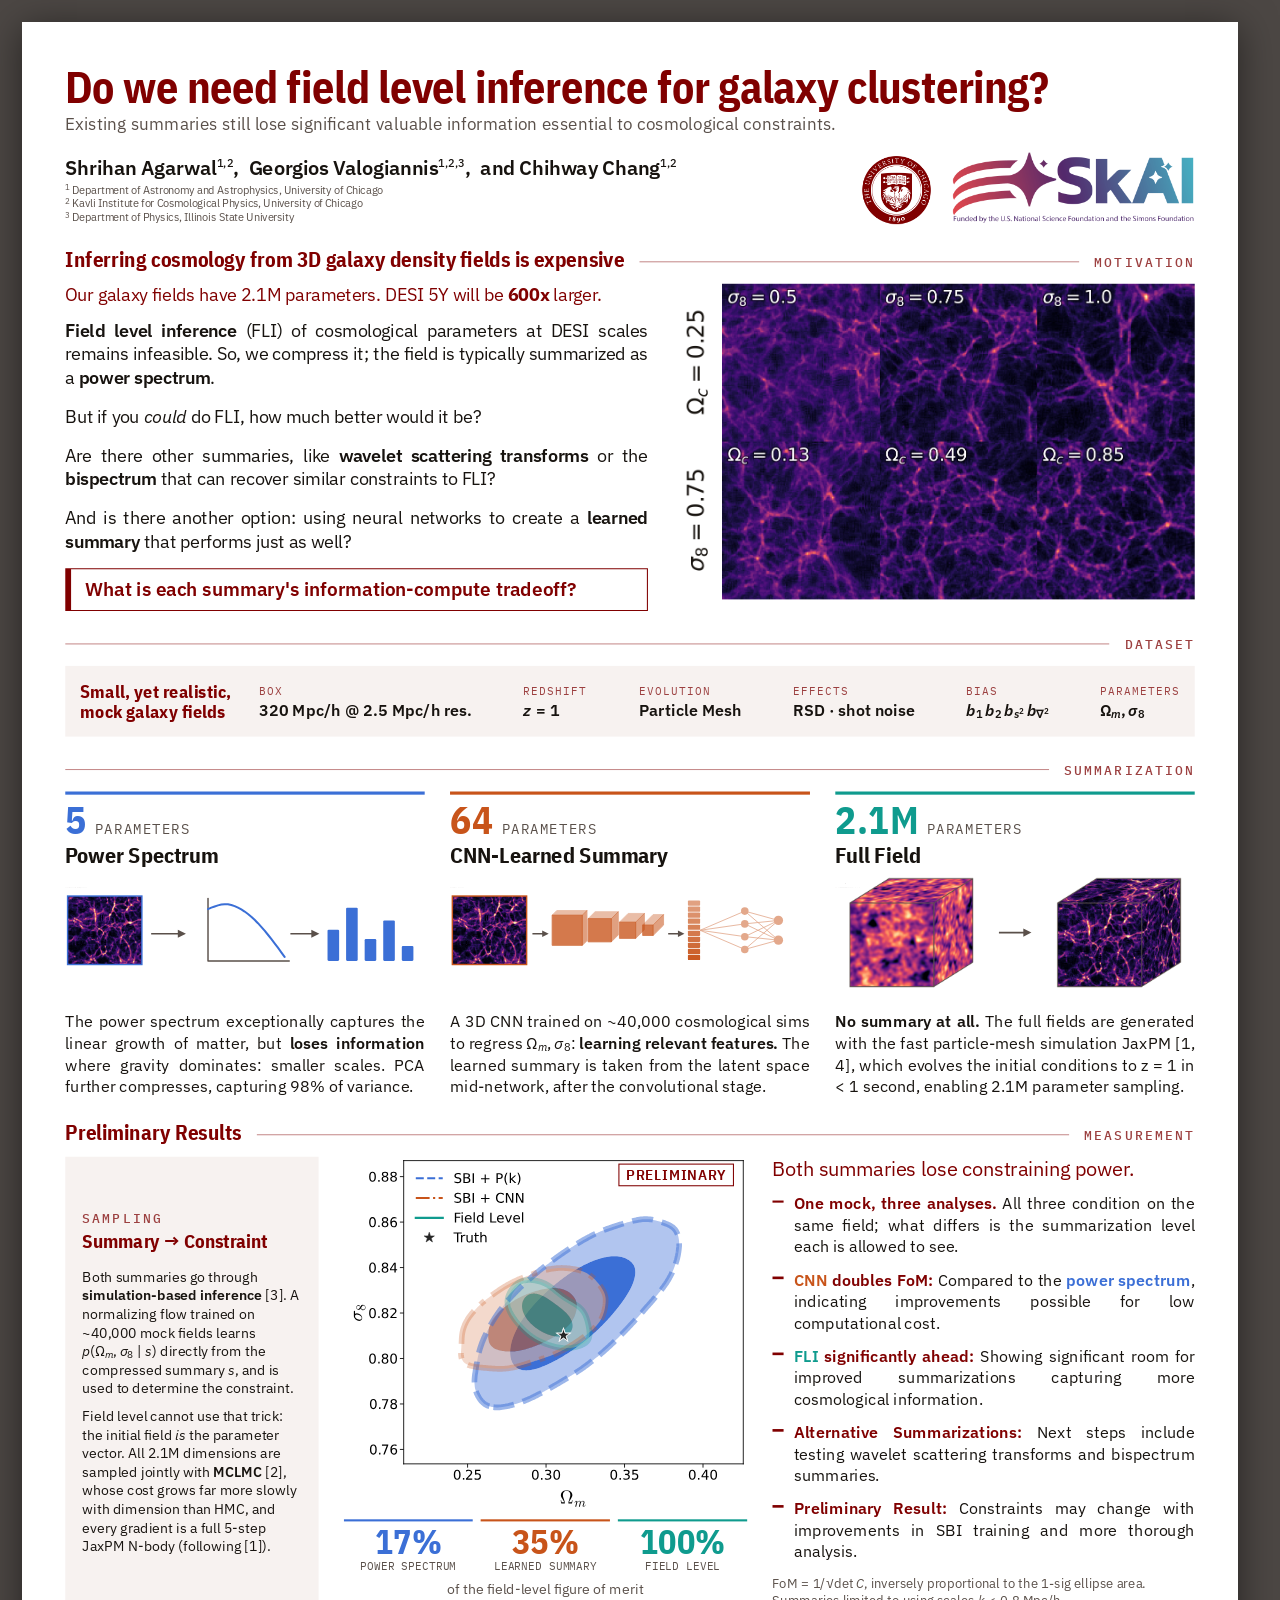
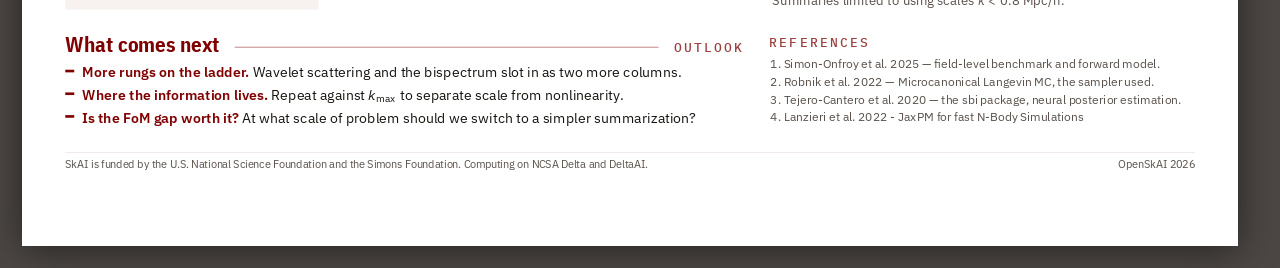
==== poster.html @ 0048251f "OpenSkAI 2026 poster" ====
<!doctype html>
<html lang="en">
<head>
<meta charset="utf-8">
<title>Do we need full field level inference?</title>
<link rel="preconnect" href="https://fonts.googleapis.com">
<link rel="preconnect" href="https://fonts.gstatic.com" crossorigin>
<link rel="stylesheet" href="https://fonts.googleapis.com/css2?family=IBM+Plex+Mono:wght@400;500&family=IBM+Plex+Sans+Condensed:wght@600;700&family=IBM+Plex+Sans:wght@400;500;600;700&display=swap">
<link rel="stylesheet" href="poster_style.css">
</head>
<body>
<div class="stage"><div class="sheet" id="sheet"></div></div>

<script src="poster_config.js"></script>
<script>
/* ===========================================================================
   Renderer. Walks the POSTER object from poster_config.js and builds the page.
   Edit this only to change the poster's structure; content lives in the config.
   =========================================================================== */

/* --- Type scale ----------------------------------------------------------
   Every size on the poster is a CSS variable declared in poster_style.css.
   POSTER.type overrides them by name, so the config can retune the type
   without opening the stylesheet. A plain number is read as points; a string
   is passed through as written, so "1.2in" or "62.5pt" both work. Anything the
   config leaves out keeps the stylesheet's value, so a partial `type` block is
   fine -- and a key that isn't in this map is reported on screen rather than
   ignored, since a typo would otherwise look like "the setting did nothing".
   ------------------------------------------------------------------------ */
const TYPE_VARS = {
  /* header */
  title:           "--t-title",
  subtitle:        "--t-subtitle",
  author:          "--t-author",
  affil:           "--t-affil",
  qrCaption:       "--t-qr",

  /* shared across the bands */
  eyebrow:         "--t-eyebrow",
  bandHeading:     "--t-band",
  lede:            "--t-lede",
  body:            "--t-body",
  callout:         "--t-callout",
  figureCaption:   "--t-caption",
  figureTag:       "--t-figtag",
  note:            "--t-small",

  /* the fact strip */
  factLabel:       "--t-fact-label",
  factKey:         "--t-fact-key",
  factValue:       "--t-fact-value",

  /* the three approach columns */
  approachDim:     "--t-dim",
  approachDimLabel:"--t-dim-label",
  approachName:    "--t-col",
  approachBody:    "--t-colbody",

  /* the results band */
  asideHeading:    "--t-aside-head",
  asideBody:       "--t-aside",
  discussionLede:  "--t-mid-lede",
  discussionBody:  "--t-mid-body",
  statValue:       "--t-stat",
  statLabel:       "--t-stat-label",

  /* cost band and footer */
  costLegend:      "--t-legend",
  futureItem:      "--t-future",
  reference:       "--t-ref",
  colophon:        "--t-colophon",

  /* only used by the numbers table, which is not currently rendered */
  table:           "--t-table",
};

/* Sizes inside the two inline SVGs. These are viewBox units, not points: the
   drawing scales with its column, so one unit is about 0.8 pt at print size in
   a schematic and 0.72 pt in the cost chart. They are here so every piece of
   text on the poster is reachable from the config. */
const TYPE_SVG = Object.assign({
  schematicCaption: 17,
  schematicAxis: 15,
  costTick: 19,
  costValue: 19,
  costRowLabel: 21,
  costAxis: 20,
}, (POSTER.type && POSTER.type.svg) || {});

function applyType(t) {
  if (!t) return;
  const unknown = [];
  Object.keys(t).forEach((k) => {
    if (k === "svg") return;
    const v = TYPE_VARS[k];
    if (!v) { unknown.push(k); return; }
    document.documentElement.style.setProperty(
      v, typeof t[k] === "number" ? t[k] + "pt" : t[k]);
  });
  return unknown;
}
const UNKNOWN_TYPE_KEYS = applyType(POSTER.type) || [];

/* --- $math$ --------------------------------------------------------------
   Inline maths, written as a small subset of LaTeX between dollar signs:

       "a flow learns $p(Ω_m, σ_8 | s)$ from the summary $s$"

   It understands `_` and `^` (brace them for more than one character), \name
   for Greek letters, operators and relations, \text{...} for upright words,
   and TeX's spacing: none around what you type, a thin space after a comma,
   a wider one around = and the conditional bar. Variables come out italic;
   digits, capital Greek and function names (log, max, ...) stay upright, as
   TeX sets them.

   Greek can be typed straight in as Unicode, which reads better in the config
   and needs no backslash: $Ω_m$ is the same as $\\Omega_m$. Remember that a
   backslash inside a JS string has to be doubled.

   Spaces inside $...$ are ignored, so $z = 1$ and $z=1$ come out the same.
   Units and other upright words want \text: $320\text{ Mpc}/h$.

   A \command it doesn't know, and an unpaired $, are highlighted like a TODO
   rather than dropped, so a typo shows up on screen instead of printing.

   Body text only. The SVG labels -- approaches[].stages and the cost chart --
   are drawn as SVG rather than HTML, so $...$ there would print literally.
   ------------------------------------------------------------------------ */
const MATH_SYM = {
  Omega: "Ω", Sigma: "Σ", Delta: "Δ", Lambda: "Λ", Phi: "Φ", Theta: "Θ",
  Gamma: "Γ", Psi: "Ψ", Pi: "Π", Xi: "Ξ", Upsilon: "Υ",
  alpha: "α", beta: "β", gamma: "γ", delta: "δ", epsilon: "ε", zeta: "ζ",
  eta: "η", theta: "θ", iota: "ι", kappa: "κ", lambda: "λ", mu: "μ", nu: "ν",
  xi: "ξ", pi: "π", rho: "ρ", sigma: "σ", tau: "τ", upsilon: "υ", phi: "φ",
  chi: "χ", psi: "ψ", omega: "ω",
  nabla: "∇", partial: "∂", infty: "∞", ell: "ℓ", hbar: "ℏ",
  times: "×", cdot: "·", pm: "±", mp: "∓", div: "÷",
  approx: "≈", simeq: "≃", sim: "∼", leq: "≤", le: "≤", geq: "≥", ge: "≥",
  neq: "≠", ne: "≠", ll: "≪", gg: "≫", equiv: "≡", propto: "∝",
  to: "→", in: "∈", subset: "⊂", perp: "⊥",
  langle: "⟨", rangle: "⟩", int: "∫", sum: "∑", prod: "∏", sqrt: "√",
};

/* Upright, and set as one word: TeX's \log, \max and friends. */
const MATH_OPS = new Set([
  "log", "ln", "exp", "sin", "cos", "tan", "sinh", "cosh", "tanh",
  "min", "max", "argmin", "argmax", "det", "diag", "tr", "erf", "var", "cov",
]);

/* TeX gives these space either side; everything else is set tight. */
const MATH_BIN = new Set(["+", "−", "×", "·", "±", "∓", "÷"]);
const MATH_REL = new Set([
  "=", "<", ">", "≈", "≃", "∼", "≤", "≥", "≠", "≡", "≪", "≫",
  "→", "∝", "∈", "⊂", "⊥", "|",
]);

const mathEsc = (c) =>
  c === "&" ? "&amp;" : c === "<" ? "&lt;" : c === ">" ? "&gt;" : c;

/* One symbol, classed by what TeX would call it. */
function mathSym(ch) {
  const c = mathEsc(ch);
  if (/[α-ω]/.test(ch)) return `<span class="mvar">${c}</span>`;
  if (MATH_BIN.has(ch)) return `<span class="mbin">${c}</span>`;
  if (MATH_REL.has(ch)) return `<span class="mrel">${c}</span>`;
  return c;
}

function mathHTML(src) {
  let out = "", i = 0;

  /* A braced group, returned as written -- what \text wants. */
  function braced(j) {
    if (src[j] !== "{") return [src[j] || "", j + 1];
    let depth = 1, k = j + 1;
    while (k < src.length && depth) {
      if (src[k] === "{") depth++;
      else if (src[k] === "}") depth--;
      k++;
    }
    return [src.slice(j + 1, k - (depth ? 0 : 1)), k];
  }

  /* The argument of _ or ^: a braced group, or the single token after it. */
  function atom(j) {
    if (j >= src.length) return ["", j];
    if (src[j] !== "{") return step(j);
    let depth = 1, k = j + 1;
    while (k < src.length && depth) {
      if (src[k] === "{") depth++;
      else if (src[k] === "}") depth--;
      k++;
    }
    return [mathHTML(src.slice(j + 1, k - (depth ? 0 : 1))), k];
  }

  function step(j) {
    const c = src[j];

    if (c === "\\") {
      const m = /^\\(?:([A-Za-z]+)|([\s\S]))/.exec(src.slice(j));
      if (!m) return ["", j + 1];
      const end = j + m[0].length, name = m[1];
      if (name === "text") {
        const [raw, k] = braced(end);
        return [`<span class="mtext">${raw.split("").map(mathEsc).join("")}</span>`, k];
      }
      if (name === "mid") return [`<span class="mrel">|</span>`, end];
      if (name && MATH_OPS.has(name)) return [`<span class="mop">${name}</span>`, end];
      if (name && MATH_SYM[name] !== undefined) return [mathSym(MATH_SYM[name]), end];
      if (name) return [`<span class="todo">\\${name}</span>`, end];
      const space = { ",": "mthin", ":": "mmed", " ": "mmed", ";": "mthick" }[m[2]];
      if (space) return [`<span class="${space}"></span>`, end];
      return [mathEsc(m[2]), end];        /* \{ \} \_ \$ ... */
    }

    /* A group on its own: \sqrt{...}, or just bracketing for clarity. */
    if (c === "{") return atom(j);
    if (c === "}") return ["", j + 1];

    if (c === "_" || c === "^") {
      const [inner, k] = atom(j + 1);
      const tag = c === "_" ? "sub" : "sup";
      return [`<${tag}>${inner}</${tag}>`, k];
    }

    if (/\s/.test(c)) return ["", j + 1];  /* TeX ignores spaces in maths */

    if (/[A-Za-z]/.test(c)) {
      const run = /^[A-Za-z]+/.exec(src.slice(j))[0];
      const cls = MATH_OPS.has(run) ? "mop" : "mvar";
      return [`<span class="${cls}">${run}</span>`, j + run.length];
    }

    if (/[0-9]/.test(c)) {
      const run = /^[0-9.]+/.exec(src.slice(j))[0];
      return [run, j + run.length];
    }

    if (c === ",") return [`<span class="mpunct">,</span>`, j + 1];
    if (c === "-") return [mathSym("−"), j + 1];
    return [mathSym(c), j + 1];
  }

  while (i < src.length) {
    const [html, next] = step(i);
    out += html;
    i = next > i ? next : i + 1;
  }
  return out;
}

/* Turn $...$ into maths, then highlight anything still marked TODO -- and any
   lone $ left over, which means a pair someone forgot to close -- so neither
   can reach the printer unnoticed. */
const mark = (s) =>
  String(s)
    .replace(/\$([^$]+)\$/g, (_, body) => `<span class="math">${mathHTML(body)}</span>`)
    .replace(/\$/g, () => `<span class="todo">$</span>`)
    .replace(/TODO[^.<]*\.?/g, (m) => `<span class="todo">${m}</span>`);

const el = (tag, cls, html) => {
  const n = document.createElement(tag);
  if (cls) n.className = cls;
  if (html != null) n.innerHTML = mark(html);
  return n;
};

const sheet = document.getElementById("sheet");
const add = (n) => { sheet.appendChild(n); return n; };

/* One baseline: condensed head, a hairline out to the margin, then the eyebrow
   right-aligned. Stacking the eyebrow above cost 0.45 in per band, which on a
   fixed-height sheet is a whole paragraph of body copy. */
function bandHead(eyebrow, heading) {
  const h = el("div", "band-head");
  /* A band can have a rule without a heading -- the fact strip does, since its
     own label sits inside the strip. Skipping the h2 rather than drawing an
     empty one is what puts the hairline at the left margin. */
  if (heading) h.appendChild(el("h2", null, heading));
  h.appendChild(el("div", "hair"));
  if (eyebrow) h.appendChild(el("div", "eyebrow", eyebrow));
  return h;
}

/* Captions are off across the poster: every figure here is read from four feet
   away and the band text already says what it shows. A figure draws one only if
   its `caption` in poster_config.js is a non-empty string. */
/* `f.tag`, if set, is a short label stamped in the figure's top right corner --
   "Preliminary" on the contour. It is positioned against the FIGURE box, which
   is the image box only while the image fills its track: the contour's track in
   .results-grid is set to exactly the contour's width, so it does. If you cap a
   tagged figure by height in a wider track, the tag drifts off its corner. */
const figure = (f, cls) => {
  const n = el("figure", cls);
  n.innerHTML = `<img src="${f.src}" alt="">` +
                (f.tag ? `<span class="fig-tag">${mark(f.tag)}</span>` : "") +
                (f.caption ? `<figcaption>${mark(f.caption)}</figcaption>` : "");
  return n;
};

/* --- Header -------------------------------------------------------------- */
/* The title gets a row of its own, the full width of the sheet. It used to sit
   in a column beside the logos, which capped it at whatever width the logos left
   over -- a long title then had to be set small to stay on one line. Below it,
   the byline and the logos share a second row, and that row is as tall as the
   byline is, so the logos have room to be large. */
function header(m) {
  const h = el("header", "header");
  h.appendChild(el("h1", "title", m.title));

  const row = el("div", "header-row");
  const left = el("div");

  if (m.subtitle) left.appendChild(el("p", "subtitle", m.subtitle));

  const au = el("p", "authors");
  au.innerHTML = mark(m.authors
    .map((a) => `${a.name}<sup>${(a.sups || []).join(",")}</sup>`)
    .join(", &nbsp;"));
  left.appendChild(au);

  const af = el("div", "affils");
  m.affiliations.forEach((t, i) => {
    const row = el("div");
    row.innerHTML = `<sup>${i + 1}</sup><span>${mark(t)}</span>`;
    af.appendChild(row);
  });
  left.appendChild(af);
  row.appendChild(left);

  const logos = el("div", "logos");
  m.logos.forEach((l) => {
    const img = el("img");
    img.src = l.src;
    img.alt = l.alt;
    img.style.height = l.height + "in";
    logos.appendChild(img);
  });
  if (m.qr && m.qr.src) {
    const q = el("div", "qr");
    q.innerHTML = `<img src="${m.qr.src}" alt="QR code">` +
                  (m.qr.caption ? `<span>${mark(m.qr.caption)}</span>` : "");
    logos.appendChild(q);
  }
  row.appendChild(logos);
  h.appendChild(row);
  add(h);
}

/* --- Band 1: the question ------------------------------------------------ */
function questionBand(q) {
  const band = el("section", "band");
  band.appendChild(bandHead(q.eyebrow, q.heading));

  const grid = el("div", "question-grid");
  const left = el("div");
  left.appendChild(el("p", "lede", q.lede));
  q.body.forEach((p) => left.appendChild(el("p", "body-text", p)));
  left.appendChild(el("div", "callout", q.box));
  grid.appendChild(left);
  grid.appendChild(figure(q.figure));

  band.appendChild(grid);
  add(band);
}

/* --- Band 1.5: the shared mock, as one strip -----------------------------
   The band rule carries only its eyebrow: the strip's own label is inside the
   wash, on the left of the facts, so a heading above would say it twice. */
function factStrip(s) {
  const band = el("section", "band");
  band.appendChild(bandHead(s.eyebrow, null));

  const strip = el("div", "factstrip");
  strip.appendChild(el("div", "fs-label", s.label));
  const facts = el("div", "facts");
  s.facts.forEach((f) => {
    const d = el("dl", "fact");
    d.appendChild(el("dt", null, f.k));
    d.appendChild(el("dd", null, f.v));
    facts.appendChild(d);
  });
  strip.appendChild(facts);
  band.appendChild(strip);
  add(band);
}

/* --- Schematics ----------------------------------------------------------
   Hand-drawn inline SVG rather than images: vector, crisp at print size, and
   editable right here. All three share a viewBox so they line up.
   ------------------------------------------------------------------------ */
/* The tile the P(k) and CNN drawings open with: the real z = 1 evolved field,
   the same simulation, transform and colour limits as the Full Field column's
   z1 cube -- figures/make_fl_cubes.py writes both, so the three columns of this
   band show one universe rather than three unrelated pictures. The path lives
   in poster_config.js (POSTER.fieldTile), which is what lets build_artifact.py
   inline it.

   The PNG is square and the box is 128x118, so "slice" crops a little off the
   top and bottom instead of squashing the field. The frame keeps the column's
   colour on the tile, which is the only thing the old drawing did that this
   one would otherwise lose. */
const TILE = { x: 4, y: 10, w: 128, h: 118 };

const fieldTile = (c, src) => `
  <g>
    <image href="${src}" x="${TILE.x}" y="${TILE.y}" width="${TILE.w}" height="${TILE.h}"
           preserveAspectRatio="xMidYMid slice"/>
    <rect x="${TILE.x}" y="${TILE.y}" width="${TILE.w}" height="${TILE.h}"
          fill="none" stroke="${c}" stroke-width="2.5"/>
  </g>`;

/* The drawn tile this replaced -- dots on paper, standing in for a field before
   there was a real one to show. Kept, not deleted, the same way the old Full
   Field drawing below is: put the two back together if the images ever go away.

  const FIELD_DOTS = [
    [26, 24, 4], [52, 40, 7], [78, 18, 3], [98, 48, 5], [34, 66, 6],
    [64, 78, 9], [88, 88, 4], [22, 96, 5], [50, 108, 4], [100, 108, 6],
    [70, 36, 3], [40, 92, 3], [92, 66, 3],
  ];
  const fieldTile = (c) => `
    <g transform="translate(4,10)">
      <rect width="128" height="118" fill="#f7f2f0" stroke="${c}" stroke-width="2.5"/>
      ${FIELD_DOTS.map(([cx, cy, r]) =>
        `<circle cx="${cx}" cy="${cy}" r="${r}" fill="${c}" opacity="0.55"/>`).join("")}
    </g>`;
*/

/* The Power Spectrum column's middle stage: a log-log P(k) plot. The path is a
   real linear spectrum -- Eisenstein & Hu (1998) no-wiggle, Om=0.30, Ob=0.049,
   h=0.70, ns=0.96, k = 0.004..1.5 h/Mpc -- already mapped into viewBox units by
   figures/make_pk_icon.py. Regenerate with

       /home/node/.conda/envs/simple/bin/python figures/make_pk_icon.py

   and paste the one line it prints; the plot box below (PK_BOX) must match the
   one in that script. */
const PK_BOX = { x0: 246, x1: 380, y0: 122, y1: 20 };
const PK_CURVE = "M 246.0 32.5 L 251.7 30.0 L 257.5 27.9 L 263.2 26.1 L 269.0 24.7 L 274.7 24.0 L 280.4 24.1 L 286.2 25.4 L 291.9 27.4 L 297.7 30.1 L 303.4 33.1 L 309.1 36.7 L 314.9 40.9 L 320.6 45.6 L 326.3 51.0 L 332.1 56.8 L 337.8 63.1 L 343.6 69.7 L 349.3 76.7 L 355.0 84.0 L 360.8 91.5 L 366.5 99.1 L 372.3 107.0 L 378.0 115.0";

/* `k` scales the arrow's weight and head without moving where it starts or
   ends. The CNN row carries four items where the others carry two or three, so
   its connectors are drawn light: the arrows there are the least informative
   ink in the drawing and should not compete with the boxes. */
const arrow = (x1, x2, y, k = 1) => `
  <g stroke="#5a504a" stroke-width="${3 * k}" fill="none">
    <line x1="${x1}" y1="${y}" x2="${x2 - 10 * k}" y2="${y}"/>
    <path d="M ${x2 - 14 * k} ${y - 7 * k} L ${x2} ${y} L ${x2 - 14 * k} ${y + 7 * k}"
          fill="#5a504a" stroke="none"/>
  </g>`;

/* An isometric box for the CNN's conv blocks: a square front face of side `s`
   with top and right faces pushed back by depth `d`. Shrinking `s` while growing
   `d` across four boxes is the standard way to draw a conv stack -- here it is
   the real one from cnn/cnn_training.py: 128^3 down to 8^3, 8 up to 64 channels. */
const cuboid = (x, yc, s, d, c) => {
  const y = yc - s / 2;
  return `
    <g stroke="${c}" stroke-width="1.5" stroke-linejoin="round">
      <path d="M ${x} ${y} L ${x + d} ${y - d} L ${x + s + d} ${y - d} L ${x + s} ${y} Z"
            fill="${c}" opacity="0.38"/>
      <path d="M ${x + s} ${y} L ${x + s + d} ${y - d} L ${x + s + d} ${y + s - d} L ${x + s} ${y + s} Z"
            fill="${c}" opacity="0.55"/>
      <rect x="${x}" y="${y}" width="${s}" height="${s}" fill="${c}" opacity="0.78"/>
    </g>`;
};

/* --- The strip's own geometry --------------------------------------------
   Every column's schematic is one SVG scaled to the column width, so the
   viewBox aspect is what sets the strip's printed height: 620x227 in a 7.1in
   column is 2.6in tall. `h` therefore moves band 2's height and everything
   below it on the sheet -- see README before changing it.

   The strip was made taller for the Full Field cubes, which have two items in
   the row instead of three and so can use the height. The P(k) and CNN drawings
   do NOT scale up with it: both already run nearly the full 620 units wide --
   the CNN's regression head ends at ~606 -- so there is no room to grow them
   without re-laying them out. They keep their own coordinates and `native()`
   just recentres them in the taller box.
   ------------------------------------------------------------------------ */
const SCHEM = { w: 620, h: 227, dy: 31, capY: 219 };

/* Drop a drawing written in the original 620x168 space into the taller box.
   Nothing inside is rescaled: PK_BOX and PK_CURVE are coupled to
   figures/make_pk_icon.py, and the CNN geometry is fitted to its own widths. */
const native = (inner) => `<g transform="translate(0,${SCHEM.dy})">${inner}</g>`;

const cap = (x, t) =>
  `<text x="${x}" y="${SCHEM.capY}" font-family="IBM Plex Mono, monospace" font-size="${TYPE_SVG.schematicCaption}"
         fill="#5a504a" text-anchor="middle">${t}</text>`;

/* `a` is one entry of POSTER.approaches; `tile` is POSTER.fieldTile, the z = 1
   field image the P(k) and CNN drawings open with.

   a.stages is the captions under the drawing: three for P(k), four for the CNN
   (which has a regression head after its summary), two for Full Field. Missing
   entries draw nothing. a.cubes and a.arrowLabel are Full Field's alone.

   Every cap() x below is the CENTRE of the thing it names, worked out from that
   item's own drawn extent -- not evenly spaced, because the items are not. If
   you move a box, move its caption with it.

   Captions sit outside native(), on the strip's own baseline, so all three
   columns' captions line up however tall the drawings are. */
function schematic(a, tile) {
  const { schematic: kind, color: c, stages, cubes, arrowLabel } = a;
  const [s0, s1, s2, s3] = [0, 1, 2, 3].map((i) => (stages && stages[i]) || "");
  const open = `<svg viewBox="0 0 ${SCHEM.w} ${SCHEM.h}" role="img" aria-hidden="true">`;

  if (kind === "pk") {
    const b = PK_BOX;
    return open + native(
      fieldTile(c, tile) + arrow(148, 208, 75) + `
      <g>
        <path d="M ${b.x0} ${b.y1 - 6} L ${b.x0} ${b.y0} L ${b.x1 + 6} ${b.y0}"
              fill="none" stroke="#5a504a" stroke-width="2.5"
              stroke-linecap="round" stroke-linejoin="round"/>
        <path d="${PK_CURVE}" fill="none" stroke="${c}" stroke-width="3.5"
              stroke-linecap="round" stroke-linejoin="round"/>
        <text x="${b.x1 + 6}" y="${b.y0 + 17}" font-family="IBM Plex Mono, monospace"
              font-size="${TYPE_SVG.schematicAxis}" fill="#5a504a"
              text-anchor="end" font-style="italic">k</text>
        <text x="${b.x0 - 8}" y="${b.y1 - 4}" font-family="IBM Plex Mono, monospace"
              font-size="${TYPE_SVG.schematicAxis}" fill="#5a504a"
              text-anchor="start" font-style="italic">P(k)</text>
      </g>` + arrow(388, 438, 75) + `
      <g fill="${c}">
        ${[54, 92, 38, 70, 26].map((h, i) =>
          `<rect x="${452 + i * 32}" y="${122 - h}" width="20" height="${h}" rx="2"/>`).join("")}
      </g>`) +
      cap(68, s0) + cap(313, s1) + cap(526, s2) + `</svg>`;
  }

  if (kind === "cnn") {
    /* field -> four conv blocks -> global average pool -> the 64-vector summary
       -> the 64-32-2 regression head. The head is what the CNN was TRAINED on;
       the summary handed to SBI is the vector, so the head is drawn faint and
       the vector at full strength. */
    const yc = 69;                                   // the field tile's centre

    /* Four items in a 620-unit row, and the captions are wider than the things
       they name ("conv blocks" is 112 units against a 21-unit vector), so the
       spacing is set by the captions, not the drawing. The conv stack is pulled
       left and the vector left of that, which spreads the four caption centres
       to 68 / 272 / 421 / 551: gaps of 123, 42 and 43 units between the caption
       boxes instead of 140, 48 and 19. The arrows absorb the difference, which
       is why they are drawn at 0.8. */
    const boxes = [[176, 52, 8], [238, 40, 12], [292, 28, 15], [332, 18, 18]];
    const conv = boxes.map(([x, s, d]) => cuboid(x, yc, s, d, c)).join("");

    const VX = 410, VW = 21, VN = 10, VH = 9, VG = 1.4;   // the 64-vector
    const vTop = yc - (VN * VH + (VN - 1) * VG) / 2;
    const vec = `<g fill="${c}">${Array.from({ length: VN }, (_, i) =>
      `<rect x="${VX}" y="${(vTop + i * (VH + VG)).toFixed(1)}" width="${VW}"
             height="${VH}" rx="1.5" opacity="${(0.55 + i * 0.045).toFixed(2)}"/>`).join("")}</g>`;

    const HX = 508, OX = 566, HN = 4, ON = 2;            // 64 -> 32 -> 2
    const col = (x, n, r) => Array.from({ length: n }, (_, i) =>
      ({ x, y: yc + (i - (n - 1) / 2) * (n === ON ? 34 : 22), r }));
    const hid = col(HX, HN, 6.5), out = col(OX, ON, 8);
    const edge = (a, b) =>
      `<line x1="${a.x}" y1="${a.y}" x2="${b.x}" y2="${b.y}" stroke="${c}" stroke-width="1.4"/>`;
    const node = (p) => `<circle cx="${p.x}" cy="${p.y}" r="${p.r}" fill="${c}"/>`;
    const sub = (g, s) =>
      `${g}<tspan font-size="${TYPE_SVG.schematicAxis * 0.8}" dy="4">${s}</tspan>`;

    const headNet = `
      <g opacity="0.5">
        ${hid.map((h) => edge({ x: VX + VW, y: yc }, h)).join("")}
        ${hid.map((h) => out.map((o) => edge(h, o)).join("")).join("")}
        ${hid.map(node).join("")}${out.map(node).join("")}
      </g>
      ${out.map((o, i) =>
        `<text x="${o.x + 15}" y="${o.y + 6}" font-family="IBM Plex Mono, monospace"
               font-size="${TYPE_SVG.schematicAxis * 1.15}" fill="${c}" font-style="italic"
               >${sub(i === 0 ? "\u03a9" : "\u03c3", i === 0 ? "m" : "8")}</text>`).join("")}`;

    return open + native(
      fieldTile(c, tile) + arrow(142, 170, 75, 0.8) + conv +
      arrow(376, 404, 75, 0.8) + vec + headNet) +
      cap(68, s0) + cap(272, s1) + cap(421, s2) + cap(551, s3) + `</svg>`;

  }

  /* Full field: the forward model itself. Two cubes of real simulation, the
     initial conditions and the same box at z = 1, drawn by
     figures/make_fl_cubes.py. Only two items, so they get the whole height --
     192 units is 2.2in printed, against 1.5in for anything in a three-item row.

     The images are SVG <image> rather than an <img> block so this stays one
     SVG: that is what keeps the three columns' body text starting on the same
     line. Two consequences worth knowing. build_artifact.py still inlines them,
     because it rewrites image paths in poster_config.js and that is where the
     paths live. render.py does NOT check their resolution, because it collects
     images with querySelectorAll("img") -- make_fl_cubes.py prints the dpi
     instead. */
  const CUBE = { y: 8, w: 218, h: 192, ax: 282, bx: 338 };
  const cube = (src, x) =>
    `<image href="${src}" x="${x}" y="${CUBE.y}" width="${CUBE.w}" height="${CUBE.h}"
            preserveAspectRatio="xMidYMid meet"/>`;
  const mid = (CUBE.ax + CUBE.bx) / 2;

  return open +
    cube(cubes.ic, 22) + cap(131, s0) +
    arrow(CUBE.ax, CUBE.bx, 104) +
    (arrowLabel
      /* Not mark()ed: it emits <span> for $...$ maths, which is not valid inside
         an SVG <text>. Entities are fine here; maths is not. */
      ? `<text x="${mid}" y="90" font-family="IBM Plex Mono, monospace"
               font-size="${TYPE_SVG.schematicAxis}" fill="#5a504a"
               text-anchor="middle">${arrowLabel}</text>`
      : "") +
    cube(cubes.z1, 380) + cap(489, s1) + `</svg>`;
}

/* The Full Field drawing this replaced: a 7x7 grid of squares for "every mode"
   and a posterior ellipse. It said nothing about what field level inference
   does, which the two cubes above do. Kept, not deleted -- the same convention
   as POSTER.cost. To put it back, return this instead of the cubes and give the
   fl approach three `stages` again.

    const grid = [];
    for (let i = 0; i < 7; i++)
      for (let j = 0; j < 7; j++)
        grid.push(`<rect x="${234 + j * 16}" y="${18 + i * 16}" width="13" height="13"
                         fill="${c}" opacity="${0.25 + ((i * 7 + j) % 5) * 0.14}"/>`);
    return open + fieldTile(c, tile) + cap(68, s0) + arrow(148, 210, 75) +
      `<g>${grid.join("")}</g>` + cap(298, s1) + arrow(388, 440, 75) + `
      <g fill="none" stroke="${c}" stroke-width="3">
        <ellipse cx="530" cy="72" rx="68" ry="40" transform="rotate(-24 530 72)" opacity="0.45"/>
        <ellipse cx="530" cy="72" rx="40" ry="22" transform="rotate(-24 530 72)"/>
      </g>
      <circle cx="530" cy="72" r="5" fill="${c}"/>` + cap(530, s2) + `</svg>`;
*/

/* --- Band 2: the approach columns ----------------------------------------
   `head` is POSTER.summarization: the eyebrow and heading for this band's
   rule. The columns themselves come from POSTER.approaches, and `tile` is
   POSTER.fieldTile, the one field image two of the three drawings share. */
function approachBand(list, head, tile) {
  const band = el("section", "band");
  band.appendChild(bandHead(head.eyebrow, head.heading));

  const grid = el("div", "approaches");
  grid.style.gridTemplateColumns = `repeat(${list.length}, 1fr)`;

  list.forEach((a) => {
    const col = el("article", "approach");
    col.style.setProperty("--col-color", a.color);

    const dr = el("div", "dim-row");
    dr.appendChild(el("span", "dim", a.dim));
    dr.appendChild(el("span", "dim-label", a.dimLabel));
    col.appendChild(dr);

    col.appendChild(el("h3", "approach-name", a.name));

    if (a.schematic) {
      const wrap = el("div");
      wrap.innerHTML = schematic(a, tile);
      col.appendChild(wrap);
    }
    col.appendChild(el("p", "body-text", a.body));
    grid.appendChild(col);
  });

  band.appendChild(grid);
  add(band);
}

/* --- Band 3: results -----------------------------------------------------
   Three tracks: the sampling aside, the contour with its headline numbers, and
   the discussion. The aside sits on the left because it is the how, read before
   the what -- the results themselves start at the contour and run right.
   ------------------------------------------------------------------------ */
function resultsBand(r, samp) {
  const band = el("section", "band");
  band.appendChild(bandHead(r.eyebrow, r.heading));

  const grid = el("div", "results-grid");

  /* the shaded method column */
  const aside = el("aside", "results-aside");
  if (samp.eyebrow) aside.appendChild(el("div", "eyebrow", samp.eyebrow));
  aside.appendChild(el("h3", "aside-head", samp.heading));
  if (samp.lede) aside.appendChild(el("p", "lede", samp.lede));
  samp.paras.forEach((t) => aside.appendChild(el("p", "body-text", t)));
  if (samp.note) aside.appendChild(el("p", "note", samp.note));
  grid.appendChild(aside);

  /* figure and its headline numbers, composed as one unit */
  const unit = el("div", "fig-unit");
  unit.appendChild(figure(r.figure));
  const stats = el("div", "stat-row");
  r.stats.forEach((s) => {
    const t = el("div", "stat");
    t.style.setProperty("--sw", s.color);
    t.innerHTML = `<span class="v">${mark(s.value)}</span>` +
                  `<span class="l">${mark(s.label)}</span>`;
    stats.appendChild(t);
  });
  unit.appendChild(stats);
  unit.appendChild(el("div", "stats-caption", r.statsCaption));
  grid.appendChild(unit);

  /* The discussion. This replaced the numbers table: the same values read
     better as three short paragraphs beside the contour than as a grid the
     reader has to decode. `r.table` still holds them if it is wanted back. */
  const mid = el("div", "results-mid");
  const d = r.discussion;
  mid.appendChild(el("p", "lede", d.lede));
  const points = el("ul", "bullets");
  d.bullets.forEach((t) => points.appendChild(el("li", "body-text", t)));
  mid.appendChild(points);
  mid.appendChild(el("p", "note", d.note));
  grid.appendChild(mid);

  /* The takeaway panel used to sit here as a third column. It was removed to
     give its width to the contour, which is the headline of the poster. Its
     text is still in poster_config.js under `takeaway` if you want it back --
     re-append it here and restore the third track in .results-grid. */

  band.appendChild(grid);
  add(band);
}

/* --- Cost chart ----------------------------------------------------------
   Horizontal grouped bars on a shared log axis, because the whole point is
   that these costs differ by orders of magnitude. A null draws a dashed TBD
   bar rather than silently plotting zero; an exact zero is labelled "none",
   since a log axis cannot show it.
   ------------------------------------------------------------------------ */
function costChart(cost) {
  const DEC = [-2, -1, 0, 1, 2, 3, 4, 5];
  const TICK = cost.ticks;
  const TBD = cost.tbdLabel, ZERO = cost.zeroLabel, UNIT = cost.unit;
  const X0 = 268, X1 = 1052, W = 1100;
  const x = (v) => X0 + ((Math.log10(v) + 2) / 7) * (X1 - X0);

  const rowH = 74, barH = 27, top = 24;
  const H = top + cost.series.length * rowH + 50;
  const base = top + cost.series.length * rowH - 10;

  let s = `<svg class="cost-chart" viewBox="0 0 ${W} ${H}" role="img"
                aria-label="Setup and per-posterior cost in GPU-hours">`;

  DEC.forEach((d, i) => {
    s += `<line x1="${x(10 ** d)}" y1="${top - 10}" x2="${x(10 ** d)}" y2="${base}"
                stroke="#e3d8d4" stroke-width="1.5"/>
          <text x="${x(10 ** d)}" y="${base + 30}" font-family="IBM Plex Mono, monospace"
                font-size="${TYPE_SVG.costTick}" fill="#5a504a" text-anchor="middle">${TICK[i]}</text>`;
  });
  s += `<text x="${(X0 + X1) / 2}" y="${H - 8}" font-family="IBM Plex Sans, sans-serif"
              font-size="${TYPE_SVG.costAxis}" fill="#5a504a" text-anchor="middle">${cost.axisLabel}</text>`;

  cost.series.forEach((ser, i) => {
    const y = top + i * rowH;
    /* Centre the label on the *pair* of bars, not on the first one: the two bars
       are one analysis, and hanging the name off the top bar made the rows read
       as six independent entries instead of three. 0.35em is the optical centre
       of the cap height for this face. */
    const pairMid = y + 4 + barH + 3.5;
    s += `<text x="${X0 - 16}" y="${pairMid + 7}" font-family="IBM Plex Sans, sans-serif"
                font-size="${TYPE_SVG.costRowLabel}" font-weight="600" fill="#17130f" text-anchor="end">${ser.label}</text>`;

    [[ser.setup, true], [ser.posterior, false]].forEach(([val, solid], k) => {
      const by = y + 4 + k * (barH + 7);
      if (val == null) {
        s += `<rect x="${X0}" y="${by}" width="90" height="${barH}" fill="none"
                    stroke="${ser.color}" stroke-width="2.5" stroke-dasharray="8 6"/>
              <text x="${X0 + 104}" y="${by + barH - 8}" font-family="IBM Plex Mono, monospace"
                    font-size="${TYPE_SVG.costValue}" fill="#9c4040">${TBD}</text>`;
      } else if (val <= 0) {
        s += `<text x="${X0 + 4}" y="${by + barH - 8}" font-family="IBM Plex Mono, monospace"
                    font-size="${TYPE_SVG.costValue}" fill="#5a504a">${ZERO}</text>`;
      } else {
        const w = Math.max(x(val) - X0, 3);
        s += `<rect x="${X0}" y="${by}" width="${w}" height="${barH}"
                    fill="${solid ? ser.color : "none"}"
                    stroke="${ser.color}" stroke-width="${solid ? 0 : 3}"/>
              <text x="${X0 + w + 11}" y="${by + barH - 8}" font-family="IBM Plex Mono, monospace"
                    font-size="${TYPE_SVG.costValue}" fill="#17130f">${val} ${UNIT}</text>`;
      }
    });
  });

  return s + "</svg>";
}

function costBand(cost) {
  const band = el("section", "band");
  band.appendChild(bandHead(cost.eyebrow, cost.heading));

  const grid = el("div", "cost-grid");
  const left = el("div");
  left.appendChild(el("p", "body-text", cost.intro));
  const leg = el("div", "cost-legend");
  leg.innerHTML = cost.legend.map((l) =>
    `<span><i class="${l.key === "setup" ? "key-solid" : "key-hollow"}"></i>${mark(l.label)}</span>`
  ).join("");
  left.appendChild(leg);
  left.appendChild(el("p", "note", cost.note));
  grid.appendChild(left);

  const right = el("div");
  right.innerHTML = costChart(cost);
  grid.appendChild(right);

  band.appendChild(grid);
  add(band);
}

/* --- Footer -------------------------------------------------------------- */
function footer(f, refs, colophon) {
  const grid = el("div", "footer-grid");

  const left = el("div");
  left.appendChild(bandHead(f.eyebrow, f.heading));
  const ul = el("ul", "future-list");
  ul.style.marginTop = "0.14in";
  f.items.forEach((t) => ul.appendChild(el("li", null, t)));
  left.appendChild(ul);
  grid.appendChild(left);

  const right = el("div", "refs");
  right.appendChild(el("div", "eyebrow", "References"));
  const ol = el("ol");
  refs.forEach((t) => ol.appendChild(el("li", null, t)));
  right.appendChild(ol);
  grid.appendChild(right);

  add(grid);

  const col = el("div", "colophon");
  col.innerHTML = `<span>${mark(colophon)}</span>` +
                  `<span>${mark(POSTER.meta.venue)}</span>`;
  add(col);
}

/* --- Build --------------------------------------------------------------- */
header(POSTER.meta);
questionBand(POSTER.question);
factStrip(POSTER.setup);
approachBand(POSTER.approaches, POSTER.summarization, POSTER.fieldTile);
resultsBand(POSTER.results, POSTER.sampling);
/* The cost band is off. The comparison it drew -- setup versus per-posterior
   GPU-hours at this box size -- is not the cost question that matters: what
   matters is that field level is infeasible at DESI volume, and a chart of
   hours on a 320 Mpc/h mock does not show that. `costBand` and `costChart`
   below, and POSTER.cost, are unchanged; put this line back to draw it again.
     costBand(POSTER.cost);   */
footer(POSTER.future, POSTER.references, POSTER.meta.footer);

/* --- Screen preview scaling ---------------------------------------------- */
function fit() {
  const IN = 96;
  const s = Math.min(1, (window.innerWidth - 64) / (24 * IN));
  document.documentElement.style.setProperty("--preview-scale", s);
  document.documentElement.style.setProperty("--preview-h", 36 * IN * s + "px");
}
fit();
window.addEventListener("resize", fit);

/* --- Overflow guard -------------------------------------------------------
   The sheet is a fixed 36 in and clips anything past it, which in print is a
   silently chopped-off footer. This says so on screen instead, and never
   prints. If it fires: lower --t-body, tighten --fig-contour, or cut copy.
   ------------------------------------------------------------------------ */
function checkOverflow() {
  const over = sheet.scrollHeight - sheet.clientHeight;
  const old = document.getElementById("overflow-warn");
  if (old) old.remove();
  if (over <= 1) return;
  const w = document.createElement("div");
  w.id = "overflow-warn";
  w.textContent =
    `Content overflows the 36 in sheet by ${(over / 96).toFixed(2)} in and will be ` +
    `clipped in print. Lower --t-body or --fig-contour in poster_style.css, or cut copy.`;
  Object.assign(w.style, {
    position: "fixed", left: "0", right: "0", top: "0", zIndex: "99",
    background: "#800000", color: "#fff", padding: "10px 16px",
    font: "600 14px/1.4 system-ui, sans-serif",
  });
  document.body.appendChild(w);
}
window.addEventListener("load", checkOverflow);
window.addEventListener("resize", checkOverflow);

/* A `type` key that matches nothing would silently do nothing, which reads as
   "the config is ignoring me". Say so instead. Screen only, like the banner. */
if (UNKNOWN_TYPE_KEYS.length) {
  const w = document.createElement("div");
  w.id = "type-warn";
  w.textContent =
    `POSTER.type has no such size: ${UNKNOWN_TYPE_KEYS.join(", ")}. ` +
    `See TYPE_VARS in poster.html for the names that work.`;
  Object.assign(w.style, {
    position: "fixed", left: "0", right: "0", bottom: "0", zIndex: "99",
    background: "#800000", color: "#fff", padding: "10px 16px",
    font: "600 14px/1.4 system-ui, sans-serif",
  });
  window.addEventListener("load", () => document.body.appendChild(w));
}
</script>
</body>
</html>
---- poster_style.css ----
/* ===========================================================================
   Poster styling — 24in x 36in portrait, print-first.

   Content lives in poster_config.js; you should rarely need this file. The two
   things worth touching are marked TUNE: the type scale, and the figure height
   caps.

   THE ONE RULE THAT MATTERS: the sheet is a fixed 36 in and clips whatever
   runs past it. Figures are therefore sized by MAX-HEIGHT, never by width —
   a square figure in a wide column will otherwise eat ten inches of the page.
   Sizing by height is what keeps the vertical budget honest.

   Vertical budget, adding to ~34.7 in with ~1.3 in of slack:
     margins 1.7 · header 4.4 · question 6.0 · facts 0.9 · approaches 7.0
     results 8.4 · cost 3.8 · footer 2.4 · gaps 1.7 · colophon 0.4
   =========================================================================== */

@page { size: 24in 36in; margin: 0; }

:root {
  /* Palette. Maroon matches the University of Chicago seal; the three accents
     are the colors compare_contours.ipynb draws its contours in, so every
     column on the poster is the color of its own contour. */
  --maroon:     #800000;
  --maroon-mid: #9c4040;
  --ink:        #17130f;   /* warm near-black, deliberately not #000 */
  --ink-soft:   #5a504a;
  --paper:      #ffffff;
  --wash:       #f7f2f0;   /* warm off-white, biased toward the maroon */
  --edge:       #e3d8d4;
  --flag:       #ffe066;   /* unfinished-content highlight */

  /* TUNE — type scale, all points. Sized to read at about four feet.
     These are DEFAULTS. `POSTER.type` in poster_config.js overwrites any of
     them at load, so the config is the place to change a size; the value here
     is what you get if the config omits it. Every visible size on the poster
     is in this block -- if you find yourself writing a font-size inside a
     component rule below, add a variable here instead, or the config can't
     reach it. The names map to `type` keys via TYPE_VARS in poster.html. */
  --t-title:      58pt;   /* one line: fits the sheet width -- see .title */
  --t-subtitle:   24.5pt; /* must stay one line -- see .subtitle */
  --t-author:     24pt;
  --t-affil:      18pt;
  --t-eyebrow:    19pt;
  --t-band:       35pt;
  --t-lede:       28pt;
  --t-body:       25pt;
  --t-callout:    27pt;
  --t-caption:    20pt;
  --t-figtag:     21pt;   /* the corner stamp on a figure, e.g. "Preliminary" */
  --t-small:      19pt;

  --t-fact-label: 26pt;
  --t-fact-key:   16pt;
  --t-fact-value: 23pt;

  --t-dim:        56pt;
  --t-dim-label:  20pt;
  --t-col:        31pt;
  --t-colbody:    23pt;

  --t-aside-head: 27pt;
  --t-aside:      19pt;
  --t-mid-lede:   28pt;
  --t-mid-body:   24pt;
  --t-stat:       48pt;
  --t-stat-label: 15pt;

  --t-legend:     20pt;
  --t-future:     20pt;
  --t-ref:        17pt;
  --t-colophon:   15pt;
  --t-qr:         9.4pt;  /* the caption under a QR code, if one is set */
  --t-table:      25pt;   /* the numbers table, not currently rendered */

  /* TUNE — figure height caps, inches. These govern the whole layout. */
  --fig-question: 6.22in;   /* exactly what the column width allows, so the width
                               below is what actually sizes this figure: the panels
                               are 1.655:1, and 10.3in / 1.655 = 6.22in. Both numbers
                               come from figures/make_density_fields.py -- change one
                               there and both of these follow. */
  --fig-contour:  7.00in;   /* TUNE: the contour is the headline of the poster and
                               is sized to the space the sheet has, not to the
                               aside beside it. The middle track of .results-grid
                               is this times 1051/924 -- move the two together. */

  /* TUNE — the figure track in band 1. The density panels are 1.875:1, so this
     width, not --fig-question, is what sets their size. Past about 9.5in the
     prose beside it takes extra lines and the band grows -- which is now the
     point: the sheet had ~4.8in spare at the foot and the figures are what it
     is being spent on. The ceiling is the prose, not the sheet: much past
     10.5in the left column is too narrow to justify without rivers. */
  --col-question-fig: 10.3in;

  /* Layout */
  --margin: 0.85in;
  --gutter: 0.5in;
  --band-gap: 0.48in;   /* between the header, the four bands and the footer.
                           Cheap vertical space: five gaps, so 0.1in here is
                           0.5in of sheet. */
}

* { box-sizing: border-box; }

html, body { background: #4c4744; }

body {
  margin: 0;
  color: var(--ink);
  font-family: "IBM Plex Sans", "Helvetica Neue", Helvetica, Arial, sans-serif;
  -webkit-font-smoothing: antialiased;
  print-color-adjust: exact;
  -webkit-print-color-adjust: exact;
}

.sheet {
  width: 24in;
  height: 36in;
  background: var(--paper);
  padding: var(--margin);
  display: flex;
  flex-direction: column;
  gap: var(--band-gap);
  overflow: hidden;
  transform-origin: top left;
}

@media screen {
  .sheet { transform: scale(var(--preview-scale, 1)); box-shadow: 0 0.1in 0.7in rgba(0,0,0,.5); }
  .stage { height: var(--preview-h, 36in); padding: 22px; box-sizing: content-box; }
}

@media print {
  html, body { background: var(--paper); }
  .stage { padding: 0; height: auto; }
  .sheet { transform: none; box-shadow: none; }
  #overflow-warn, #type-warn { display: none !important; }
}

/* --- Shared type -------------------------------------------------------- */
p { margin: 0; }

.body-text {
  font-size: var(--t-body);
  line-height: 1.34;
  text-align: justify;
  hyphens: auto;
}

.body-text + .body-text { margin-top: 0.15in; }
.body-text b { font-weight: 600; }

.lede {
  font-size: var(--t-lede);
  line-height: 1.24;
  font-weight: 400;
  color: var(--maroon);
  text-wrap: pretty;
  margin-bottom: 0.16in;
}

.mono {
  font-family: "IBM Plex Mono", ui-monospace, "SF Mono", Menlo, monospace;
}

/* Unfinished content lights up so it can't be printed by mistake. */
/* --- Inline maths -------------------------------------------------------
   $...$ in the config becomes these spans; mathHTML() in poster.html does the
   parsing. Every size here is relative, so maths follows whatever type size
   the block around it is set to and nothing needs retuning per band.

   TUNE: --math-family. It inherits the body face by default, which keeps the
   poster in one voice. Set it to a serif (Georgia, "IBM Plex Serif") for the
   Computer Modern look instead.
   ------------------------------------------------------------------------ */
.math { font-family: var(--math-family, inherit); white-space: nowrap; }

.math .mvar  { font-style: italic; }         /* variables, lowercase Greek */
.math .mop   { margin-right: 0.16em; }       /* log, max: upright, then a gap */
.math .mtext { font-style: normal; }         /* \text{...} */

/* TeX's spacing, in the same proportions: thin 3/18 em, medium 4/18,
   thick 5/18. Written as margins so no space can break a line. */
.math .mbin   { margin: 0 0.22em; }
.math .mrel   { margin: 0 0.28em; }
.math .mpunct { margin-right: 0.17em; }
.math .mthin  { margin-right: 0.17em; }
.math .mmed   { margin-right: 0.22em; }
.math .mthick { margin-right: 0.28em; }

/* Positioned, not vertical-aligned: a subscript must not open up the line it
   sits on. The default `vertical-align: sub` grows the line box, and on a
   fixed 36in sheet a hundredth of an inch a line is a paragraph. */
.math sub, .math sup {
  font-size: 0.7em; line-height: 0; position: relative; vertical-align: baseline;
}
.math sub { top:  0.22em; }
.math sup { top: -0.42em; }

.todo {
  background: var(--flag);
  box-shadow: 0 0 0 0.035in var(--flag);
  font-weight: 600;
}

/* --- Band heads ---------------------------------------------------------
   Eyebrow above, condensed head, and a hairline that runs out to the right
   margin. The hairline is what makes a band read as a band.
   ------------------------------------------------------------------------ */
.band { display: flex; flex-direction: column; gap: 0.26in; }

.band-head { display: flex; align-items: baseline; gap: 0.3in; }

.eyebrow {
  font-family: "IBM Plex Mono", ui-monospace, monospace;
  font-size: var(--t-eyebrow);
  font-weight: 500;
  letter-spacing: 0.16em;
  text-transform: uppercase;
  color: var(--maroon-mid);
}

.band-head h2 {
  font-family: "IBM Plex Sans Condensed", "IBM Plex Sans", Arial, sans-serif;
  font-size: var(--t-band);
  font-weight: 700;
  color: var(--maroon);
  margin: 0;
  line-height: 1.02;
  white-space: nowrap;
}

.band-head .hair {
  flex: 1;
  height: 0.022in;
  background: var(--maroon);
  opacity: 0.45;
  transform: translateY(-0.09in);
}

.band-head .eyebrow { white-space: nowrap; }

/* --- Header -------------------------------------------------------------
   Two rows, not two columns. The title has the whole 22.3 in of the text block
   to itself, so its size is set by the sheet rather than by whatever width the
   logos leave over; the byline and the logos share the row underneath. */
.header { display: flex; flex-direction: column; }
.header-row { display: grid; grid-template-columns: 1fr auto; gap: var(--gutter); align-items: end; }

.title {
  font-family: "IBM Plex Sans Condensed", "IBM Plex Sans", Arial, sans-serif;
  font-size: var(--t-title);
  font-weight: 700;
  line-height: 0.98;
  letter-spacing: -0.015em;
  color: var(--maroon);
  margin: 0 0 0.1in;
  /* One line. text-wrap:balance used to break this mid-term ("full field" /
     "level inference"); --t-title is sized so the whole question fits the width
     of the sheet. render.py fails the build if it ever overruns. */
  white-space: nowrap;
}

/* Keep this to one line. It sets the height of the header's left column, and a
   second line pushes every band below it down by ~0.37 in -- which the sheet no
   longer has spare. The column is only as wide as the logos leave it, so
   enlarging a logo can wrap this even when nothing about the text changed. */
.subtitle {
  font-size: var(--t-subtitle);
  line-height: 1.18;
  color: var(--ink-soft);
  /* The gap under this is what separates the paper's framing from the byline,
     so it is set wider than the leading of either. It also sets where the
     header's left column ends, and the logos are bottom-aligned to that. */
  margin: 0 0 0.42in;
  max-width: 15.5in;
}

.authors { font-size: var(--t-author); font-weight: 600; line-height: 1.24; margin: 0 0 0.07in; }
.authors sup { font-size: 0.56em; font-weight: 500; }

.affils { font-size: var(--t-affil); line-height: 1.3; color: var(--ink-soft); }
.affils div { display: flex; gap: 0.06in; }
.affils sup { font-size: 0.72em; }

.venue {
  display: inline-block;
  margin-top: 0.12in;
  padding: 0.06in 0.18in;
  background: var(--maroon);
  color: #fff;
  font-family: "IBM Plex Mono", ui-monospace, monospace;
  font-size: var(--t-small);
  letter-spacing: 0.12em;
  text-transform: uppercase;
}

.logos { display: flex; align-items: flex-end; gap: 0.4in; }
.logos img { display: block; width: auto; }

.qr { text-align: center; }
.qr img { width: 1.5in; height: 1.5in; display: block; }
.qr span { font-size: var(--t-qr); color: var(--ink-soft); display: block; margin-top: 0.04in; }

/* --- Figures ------------------------------------------------------------
   No frame: a matplotlib panel on white paper reads better unboxed, and a
   border makes it look pasted on. Sized by height so it cannot dominate.
   ------------------------------------------------------------------------ */
figure { margin: 0; display: flex; flex-direction: column; gap: 0.11in; }

figure img {
  display: block;
  margin: 0 auto;
  max-width: 100%;
  max-height: var(--fig-max, 5in);
  width: auto;
  height: auto;
}

/* A stamp in a figure's corner. Boxed and on the paper colour so it reads as a
   label ON the plot rather than as one of the plot's own annotations, which is
   what a bare word in a white corner would look like. */
figure { position: relative; }

.fig-tag {
  position: absolute;
  /* Insets are from the FIGURE's corner, and the contour SVG carries a little
     white of its own -- more on the right than the top. These land the stamp
     about 0.18in inside the axes on both sides. */
  top: 0.14in;
  right: 0.26in;
  font-family: "IBM Plex Sans Condensed", "IBM Plex Sans", Arial, sans-serif;
  font-size: var(--t-figtag);
  font-weight: 600;
  letter-spacing: 0.06em;
  text-transform: uppercase;
  color: var(--maroon);
  background: var(--paper);
  border: 0.022in solid var(--maroon);
  padding: 0.05in 0.13in 0.06in;
  line-height: 1;
}

figcaption {
  font-size: var(--t-caption);
  max-width: 100%;
  line-height: 1.28;
  color: var(--ink-soft);
  border-top: 0.008in solid var(--edge);
  padding-top: 0.09in;
}

figcaption b { color: var(--ink); font-weight: 600; }

/* --- Band 1: the question ----------------------------------------------- */
.question-grid { display: grid; grid-template-columns: 1fr var(--col-question-fig); gap: var(--gutter); align-items: start; }
.question-grid > figure { --fig-max: var(--fig-question); }

/* The motivation prose is a run of short, separate questions, not one argument,
   so it is set with a paragraph gap wide enough to read them as separate. It
   can afford to be: this column is shorter than the figure beside it, and the
   band's height is the figure's -- as of this spacing it is the taller of the
   two by ~0.3in, so widening it further grows the band and the whole sheet
   below it. Watch render.py's overflow number. */
.question-grid .body-text + .body-text { margin-top: 0.30in; }
.question-grid .lede { margin-bottom: 0.26in; }

.callout {
  border: 0.028in solid var(--maroon);
  border-left-width: 0.12in;
  padding: 0.17in 0.28in;
  margin-top: 0.30in;
  font-size: var(--t-callout);
  line-height: 1.24;
  color: var(--maroon);
  font-weight: 600;
  text-wrap: balance;
}

/* --- Fact strip ---------------------------------------------------------
   One row, no card. Label at the left, then the numbers that define the mock.
   ------------------------------------------------------------------------ */
.factstrip {
  display: flex;
  align-items: stretch;
  gap: 0.42in;
  background: var(--wash);
  padding: 0.17in 0.3in;
}

.factstrip > .fs-label {
  font-family: "IBM Plex Sans Condensed", "IBM Plex Sans", Arial, sans-serif;
  font-size: var(--t-fact-label);
  font-weight: 700;
  color: var(--maroon);
  align-self: center;
  max-width: 3.1in;
  line-height: 1.08;
}

.facts { display: flex; gap: 0.42in; flex: 1; justify-content: space-between; }

.fact { display: flex; flex-direction: column; gap: 0.02in; }

.fact dt {
  font-family: "IBM Plex Mono", ui-monospace, monospace;
  font-size: var(--t-fact-key);
  letter-spacing: 0.1em;
  text-transform: uppercase;
  color: var(--maroon-mid);
}

.fact dd { margin: 0; font-size: var(--t-fact-value); font-weight: 600; font-variant-numeric: tabular-nums; }

/* --- Band 2: the approach columns --------------------------------------- */
.approaches { display: grid; gap: var(--gutter); align-items: stretch; }

.approach {
  display: flex;
  flex-direction: column;
  gap: 0.12in;
  padding-top: 0.14in;
  border-top: 0.07in solid var(--col-color, var(--maroon));
}

/* The big number is the point of this band: the size of the summary each
   analysis hands to the inference. */
.dim-row { display: flex; align-items: baseline; gap: 0.16in; }

.dim {
  font-family: "IBM Plex Sans Condensed", "IBM Plex Sans", Arial, sans-serif;
  font-size: var(--t-dim);
  font-weight: 700;
  line-height: 0.9;
  color: var(--col-color, var(--maroon));
  font-variant-numeric: tabular-nums;
}

.dim-label {
  font-family: "IBM Plex Mono", ui-monospace, monospace;
  font-size: var(--t-dim-label);
  letter-spacing: 0.08em;
  text-transform: uppercase;
  color: var(--ink-soft);
}

.approach-name {
  font-family: "IBM Plex Sans Condensed", "IBM Plex Sans", Arial, sans-serif;
  font-size: var(--t-col);
  font-weight: 700;
  color: var(--ink);
  line-height: 1.04;
  margin: 0;
}

.approach svg { width: 100%; height: auto; display: block; }
.approach .body-text { font-size: var(--t-colbody); }

/* --- Band 3: results -----------------------------------------------------
   Three tracks: the figure with its headline numbers beneath it, the table,
   and the takeaway. The figure and the percentages are one composed unit --
   the numbers are what the contour means.
   ------------------------------------------------------------------------ */
/* Three tracks: the method aside, the contour, then the discussion.
   The contour source is 1051x924, so at the 7.05in height cap it is 8.02in wide
   -- the figure track is set to that and not a hair more, and the inches the
   figure was never using pay for the aside. The discussion takes the rest. */
/* TUNE: the middle track is the contour's own width. The aspect is 1051x924,
   so at the 7.00in height cap it is 7.96in wide; the track is that and not a
   hair more, so `.fig-tag` lands on the contour's corner and not in a gap. */
.results-grid { display: grid; grid-template-columns: 5.0in 7.96in 1fr; gap: var(--gutter); align-items: stretch; }

/* The method aside. Shaded rather than ruled: it is the one block in this band
   that is not a result, and the wash says so without another heading level.
   Its text is justified to a narrow measure, so it is set smaller than the
   discussion beside it -- --t-aside is the knob if it overruns. */
.results-aside {
  background: var(--wash);
  padding: 0.3in 0.34in 0.32in;
  display: flex;
  flex-direction: column;
  /* The contour beside this runs taller than the column does, so left at the
     top the text sat against the ceiling of a tall block of wash. Centred, the
     wash reads as a panel around it. Note that `.note`'s margin-top:auto below
     would override this and push the text back up -- that note is unset today,
     but if you set one, drop the auto margin too. */
  justify-content: center;
}

.results-aside .aside-head {
  font-family: "IBM Plex Sans Condensed", "IBM Plex Sans", Arial, sans-serif;
  font-size: var(--t-aside-head);
  font-weight: 700;
  color: var(--maroon);
  line-height: 1.06;
  margin: 0.08in 0 0.14in;
}

/* Ragged right, unlike the rest of the poster: at ~31 characters a line this
   measure is too narrow to justify without opening rivers between words. */
.results-aside .body-text { font-size: var(--t-aside); line-height: 1.32;
                            text-align: left; }
.results-aside .body-text + .body-text { margin-top: 0.18in; }
.results-aside .note { margin-top: auto; padding-top: 0.24in; }

/* The figure column is the tall one, so with align-items:start the table and
   the takeaway used to stop less than halfway down and leave the band's whole
   lower right empty. Stretching them and pushing the footnote to the floor
   spends that space instead of padding it. */
/* The discussion column. The note is pushed to the floor so the column reads
   as a full block of text rather than stopping short beside a tall figure. */
.results-mid { display: flex; flex-direction: column; }
/* Set larger than the rest of the poster on purpose. This column is the payoff
   and is meant to be read from further back than the method columns, and at
   this measure it also fills the height the contour sets beside it. Both sizes
   are TUNE knobs: if the band overruns, bring them down together. */
.results-mid .lede { font-size: var(--t-mid-lede); margin-bottom: 0.22in; }
.results-mid .body-text { font-size: var(--t-mid-body); }
.results-mid .body-text + .body-text { margin-top: 0.22in; }
.results-mid .note { margin-top: auto; padding-top: 0.26in; }

/* The discussion is a list, not prose: five separate claims, read standing up.
   Same maroon dash as the outlook list in the footer, so the poster has one
   bullet rather than two. The marker is drawn rather than a list-style, which
   puts it where the cap-height is instead of on the baseline. */
.bullets { list-style: none; margin: 0; padding: 0; }
.bullets li { padding-left: 0.42in; position: relative; }
.bullets li::before {
  content: "";
  position: absolute;
  left: 0; top: 0.16in;
  width: 0.22in; height: 0.05in;
  background: var(--maroon);
}
.bullets b { color: var(--maroon); }

/* An analysis's number, in the colour of its own contour in the plot beside it.
   These mirror the `color` fields on POSTER.approaches / POSTER.results.stats;
   change them together. */
.c-pk  { color: #3b6fd6; font-weight: 600; }
.c-cnn { color: #c8541a; font-weight: 600; }
.c-fl  { color: #0f9b8e; font-weight: 600; }

.fig-unit { display: flex; flex-direction: column; gap: 0.16in; }
.fig-unit > figure { --fig-max: var(--fig-contour); }

.stat-row { display: grid; grid-template-columns: repeat(3, 1fr); gap: 0.16in; }

.stat { text-align: center; border-top: 0.05in solid var(--sw); padding-top: 0.08in; }

.stat .v {
  font-family: "IBM Plex Sans Condensed", "IBM Plex Sans", Arial, sans-serif;
  font-size: var(--t-stat);
  font-weight: 700;
  line-height: 0.94;
  color: var(--sw);
  font-variant-numeric: tabular-nums;
  display: block;
}

.stat .l {
  font-family: "IBM Plex Mono", ui-monospace, monospace;
  font-size: var(--t-stat-label);
  letter-spacing: 0.05em;
  text-transform: uppercase;
  color: var(--ink-soft);
  display: block;
  margin-top: 0.03in;
}

.stats-caption {
  text-align: center;
  font-size: var(--t-caption);
  color: var(--ink-soft);
  margin-top: -0.02in;
}

table.fom { width: 100%; border-collapse: collapse; font-size: var(--t-table); font-variant-numeric: tabular-nums; }

table.fom th {
  text-align: left;
  font-family: "IBM Plex Mono", ui-monospace, monospace;
  font-size: 0.68em;
  font-weight: 500;
  letter-spacing: 0.07em;
  text-transform: uppercase;
  color: var(--maroon-mid);
  padding: 0 0.12in 0.09in 0;
  border-bottom: 0.02in solid var(--maroon);
  vertical-align: bottom;
}

table.fom td { padding: 0.17in 0.12in 0.19in 0; border-bottom: 0.008in solid var(--edge); }
table.fom tr:last-child td { border-bottom: 0; }
table.fom th:not(:first-child), table.fom td:not(:first-child) { text-align: right; }

.row-label { display: flex; align-items: center; gap: 0.12in; font-weight: 600; }
.swatch { width: 0.22in; height: 0.22in; flex: none; background: var(--sw, var(--maroon)); }

.note { font-size: var(--t-small); line-height: 1.28; color: var(--ink-soft); margin-top: 0.12in; }

/* Takeaway — the single sentence a passer-by should leave with, and the only
   filled panel on the poster. It was a cloud, but a scalloped outline has no
   rectangular safe area: the heading crossed the top arc and the first line ran
   out through the right edge. A box holds the same emphasis and clips nothing. */
.takeaway {
  background: var(--maroon);
  color: var(--paper);
  padding: 0.5in 0.55in;
  display: flex;
  flex-direction: column;
  justify-content: center;
  gap: 0.16in;
}

.takeaway h4 {
  font-family: "IBM Plex Sans Condensed", "IBM Plex Sans", Arial, sans-serif;
  font-size: 24pt;
  font-weight: 700;
  color: var(--paper);
  opacity: 0.72;
  margin: 0;
  letter-spacing: 0.16em;
  text-transform: uppercase;
}

.takeaway p { font-size: 27pt; line-height: 1.3; text-wrap: pretty; }

/* Bold inside the takeaway is the figure being quoted; on maroon it reads by
   weight alone, so it must not also try to be a colour. */
.takeaway b { color: var(--paper); font-weight: 700; }

/* --- Band 4: cost ------------------------------------------------------- */
.cost-grid { display: grid; grid-template-columns: 1fr 11in; gap: var(--gutter); align-items: start; }
.cost-chart { width: 100%; height: auto; display: block; }

.cost-legend { display: flex; gap: 0.4in; flex-wrap: wrap; font-size: var(--t-legend); color: var(--ink-soft); margin-top: 0.14in; }
.cost-legend span { display: flex; align-items: center; gap: 0.1in; }
.key-solid, .key-hollow { width: 0.28in; height: 0.17in; flex: none; background: var(--ink-soft); }
.key-hollow { background: transparent; border: 0.02in solid var(--ink-soft); }

/* --- Footer ------------------------------------------------------------- */
.footer-grid { display: grid; grid-template-columns: 1fr 8.4in; gap: var(--gutter); align-items: start; }

.future-list { display: flex; flex-direction: column; gap: 0.09in; font-size: var(--t-future); line-height: 1.3; margin: 0; padding: 0; list-style: none; }
.future-list li { padding-left: 0.34in; position: relative; }
.future-list li::before {
  content: "";
  position: absolute;
  left: 0; top: 0.13in;
  width: 0.18in; height: 0.05in;
  background: var(--maroon);
}
.future-list b { color: var(--maroon); font-weight: 600; }

.refs { font-size: var(--t-ref); line-height: 1.3; color: var(--ink-soft); }
.refs ol { margin: 0.08in 0 0; padding-left: 0.28in; }
.refs li { margin-bottom: 0.05in; }

.colophon {
  font-size: var(--t-colophon);
  color: var(--ink-soft);
  border-top: 0.008in solid var(--edge);
  padding-top: 0.09in;
  display: flex;
  justify-content: space-between;
  gap: var(--gutter);
}

:focus-visible { outline: 0.03in solid var(--maroon); outline-offset: 0.03in; }
@media (prefers-reduced-motion: reduce) { * { animation: none !important; transition: none !important; } }
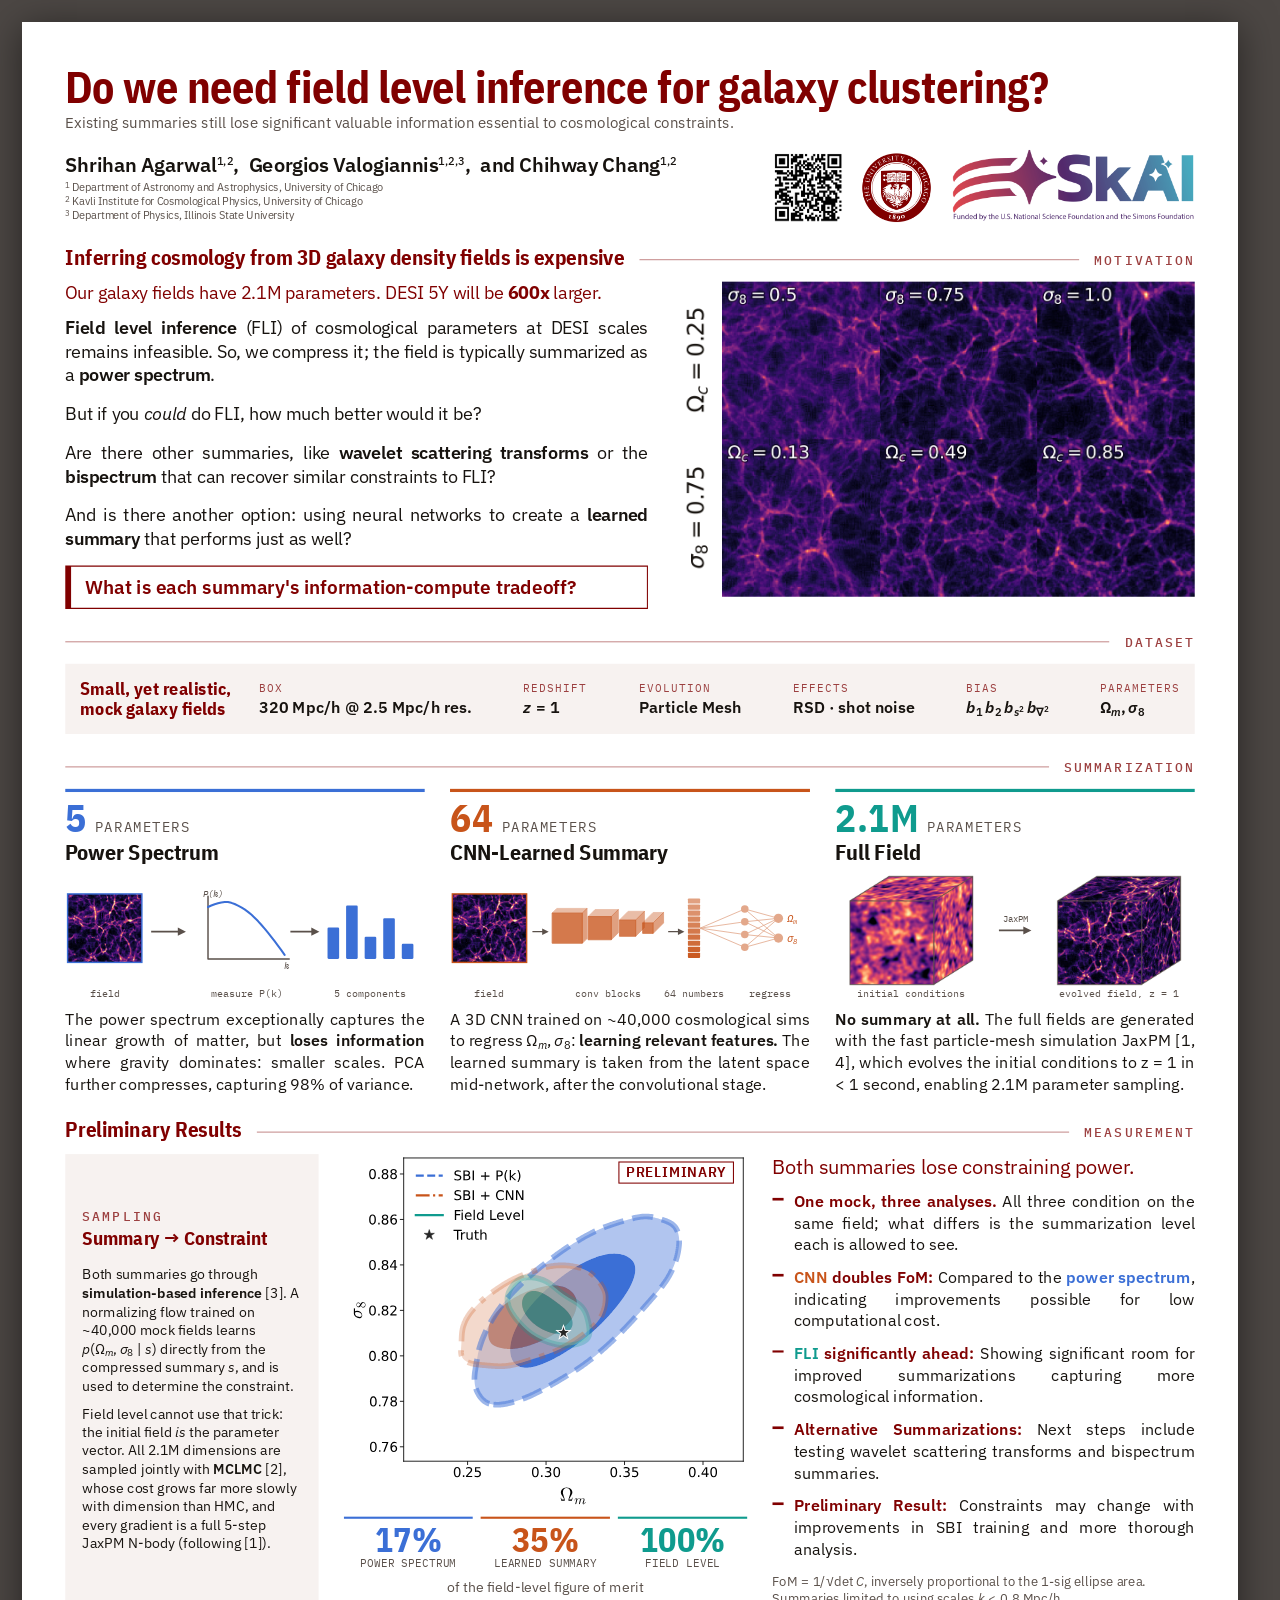
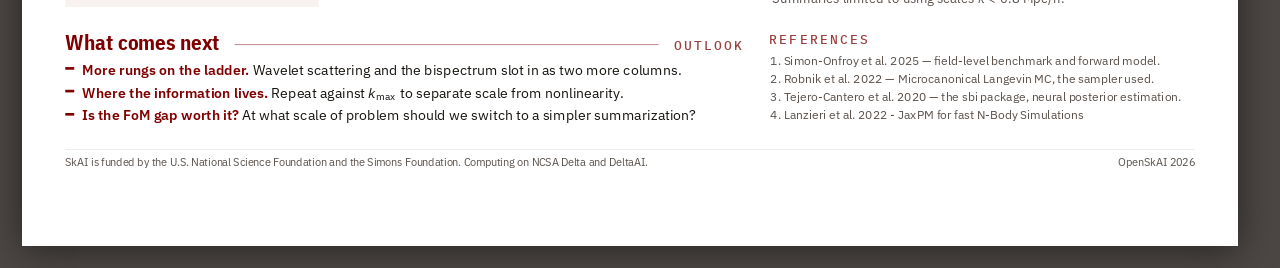
==== commit c85ae71f: "QR code in the header" ====
--- a/poster.html
+++ b/poster.html
@@ -337,11 +337,17 @@
     img.style.height = l.height + "in";
     logos.appendChild(img);
   });
+  /* prepend, not append: the QR reads as an aside to the logos, so it sits on
+     the outside of the row rather than between them and the sheet edge. Its
+     `height` is in inches like a logo's, and the image is assumed square. */
   if (m.qr && m.qr.src) {
     const q = el("div", "qr");
     q.innerHTML = `<img src="${m.qr.src}" alt="QR code">` +
                   (m.qr.caption ? `<span>${mark(m.qr.caption)}</span>` : "");
-    logos.appendChild(q);
+    const size = (m.qr.height || 1.35) + "in";
+    q.firstChild.style.width = size;
+    q.firstChild.style.height = size;
+    logos.prepend(q);
   }
   row.appendChild(logos);
   h.appendChild(row);
--- a/poster_style.css
+++ b/poster_style.css
@@ -298,8 +298,10 @@
 .logos { display: flex; align-items: flex-end; gap: 0.4in; }
 .logos img { display: block; width: auto; }
 
+/* Sized inline from meta.qr.height in poster_config.js, the way the logos are,
+   so the config is the one place a size is set. */
 .qr { text-align: center; }
-.qr img { width: 1.5in; height: 1.5in; display: block; }
+.qr img { display: block; }
 .qr span { font-size: var(--t-qr); color: var(--ink-soft); display: block; margin-top: 0.04in; }
 
 /* --- Figures ------------------------------------------------------------
